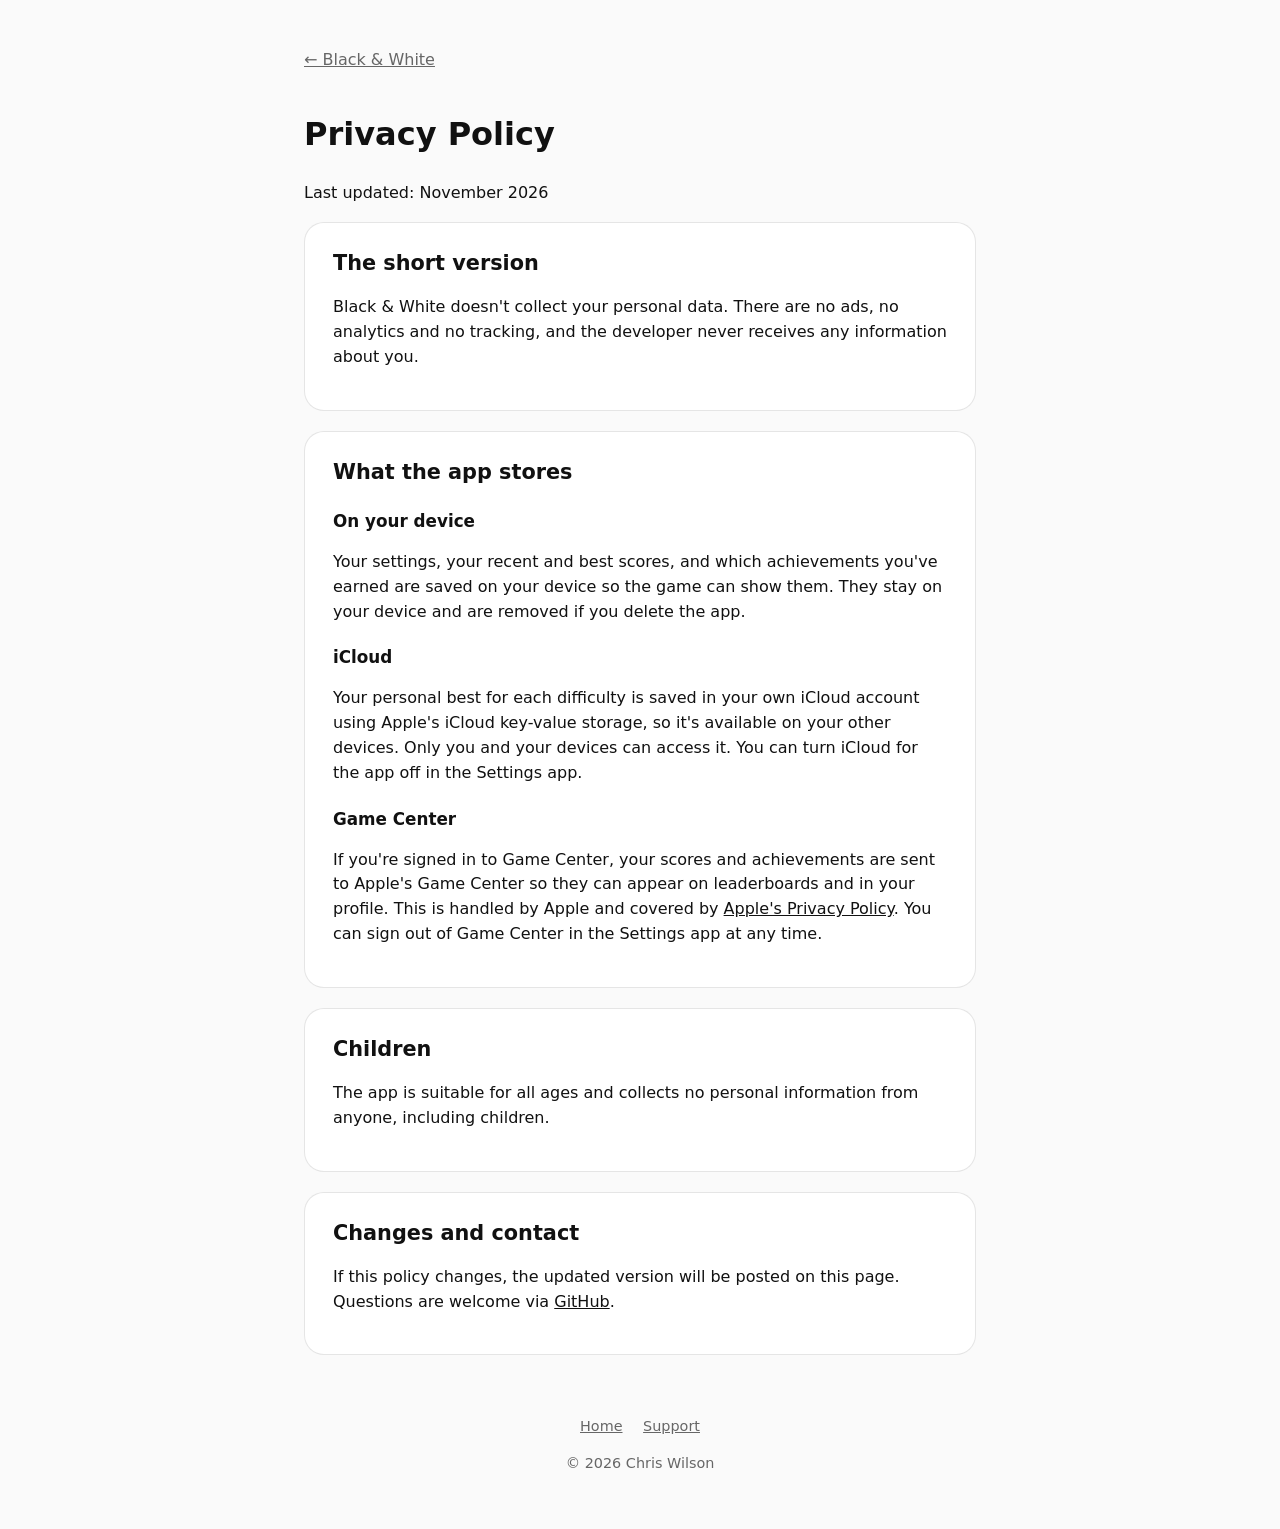
==== docs/privacy.html @ 29d10d7a "Icons, landing page" ====
<!doctype html>
<html lang="en">
<head>
  <meta charset="utf-8">
  <meta name="viewport" content="width=device-width, initial-scale=1">
  <title>Privacy Policy – Black &amp; White</title>
  <link rel="icon" href="icon.png">
  <link rel="stylesheet" href="style.css">
</head>
<body>
  <main>
    <a class="back" href="index.html">← Black &amp; White</a>
    <h1>Privacy Policy</h1>
    <p>Last updated: November 2026</p>

    <section>
      <h2>The short version</h2>
      <p>Black &amp; White doesn't collect your personal data. There are no ads, no analytics and no tracking, and the developer never receives any information about you.</p>
    </section>

    <section>
      <h2>What the app stores</h2>
      <h3>On your device</h3>
      <p>Your settings, your recent and best scores, and which achievements you've earned are saved on your device so the game can show them. They stay on your device and are removed if you delete the app.</p>

      <h3>iCloud</h3>
      <p>Your personal best for each difficulty is saved in your own iCloud account using Apple's iCloud key-value storage, so it's available on your other devices. Only you and your devices can access it. You can turn iCloud for the app off in the Settings app.</p>

      <h3>Game Center</h3>
      <p>If you're signed in to Game Center, your scores and achievements are sent to Apple's Game Center so they can appear on leaderboards and in your profile. This is handled by Apple and covered by <a href="https://www.apple.com/legal/privacy/">Apple's Privacy Policy</a>. You can sign out of Game Center in the Settings app at any time.</p>
    </section>

    <section>
      <h2>Children</h2>
      <p>The app is suitable for all ages and collects no personal information from anyone, including children.</p>
    </section>

    <section>
      <h2>Changes and contact</h2>
      <p>If this policy changes, the updated version will be posted on this page. Questions are welcome via <a href="https://github.com/chriswilson1982/black-and-white-ios/issues">GitHub</a>.</p>
    </section>
  </main>

  <footer>
    <a href="index.html">Home</a>
    <a href="support.html">Support</a>
    <p>© 2026 Chris Wilson</p>
  </footer>
</body>
</html>
---- docs/style.css ----
:root {
  --path: #00e600;
  --lock: #ff2600;
  --text: #111;
  --muted: #666;
  --bg: #fafafa;
  --card: #fff;
  --line: rgba(0, 0, 0, 0.1);
}

@media (prefers-color-scheme: dark) {
  :root {
    --text: #f2f2f2;
    --muted: #aaa;
    --bg: #111;
    --card: #1c1c1e;
    --line: rgba(255, 255, 255, 0.12);
  }
}

* { box-sizing: border-box; }

body {
  margin: 0;
  font-family: ui-rounded, "SF Pro Rounded", system-ui, -apple-system, "Segoe UI", sans-serif;
  color: var(--text);
  background: var(--bg);
  line-height: 1.55;
}

main {
  max-width: 720px;
  margin: 0 auto;
  padding: 48px 24px 32px;
}

a { color: inherit; }

/* Title: "black&white" with a bold ampersand, as in the game. */
.title {
  font-size: clamp(2.6rem, 9vw, 4rem);
  font-weight: 300;
  letter-spacing: -0.01em;
  margin: 16px 0 4px;
  text-align: center;
}
.title b { font-weight: 800; }

.tagline {
  text-align: center;
  font-size: 1.25rem;
  color: var(--muted);
  margin: 0 0 32px;
}

.icon {
  display: block;
  width: 160px;
  height: 160px;
  margin: 0 auto;
}

.cta {
  display: flex;
  justify-content: center;
  margin: 0 0 48px;
}

.button {
  display: inline-block;
  padding: 14px 28px;
  border-radius: 999px;
  background: #000;
  color: #fff;
  font-weight: 700;
  text-decoration: none;
  border: 2px solid #fff;
  box-shadow: 0 0 0 5px var(--path);
}

section {
  background: var(--card);
  border: 1px solid var(--line);
  border-radius: 20px;
  padding: 24px 28px;
  margin: 0 0 20px;
}

h2 { margin: 0 0 8px; font-size: 1.3rem; }
h3 { margin: 20px 0 4px; font-size: 1.05rem; }

ul { padding-left: 1.2em; margin: 8px 0 0; }
li { margin: 4px 0; }

.swatch {
  display: inline-block;
  width: 0.8em;
  height: 0.8em;
  border-radius: 0.2em;
  vertical-align: -0.05em;
  margin-right: 0.3em;
}

footer {
  text-align: center;
  color: var(--muted);
  font-size: 0.9rem;
  padding: 8px 24px 40px;
}
footer a { margin: 0 8px; }

.back { display: inline-block; margin-bottom: 16px; color: var(--muted); }
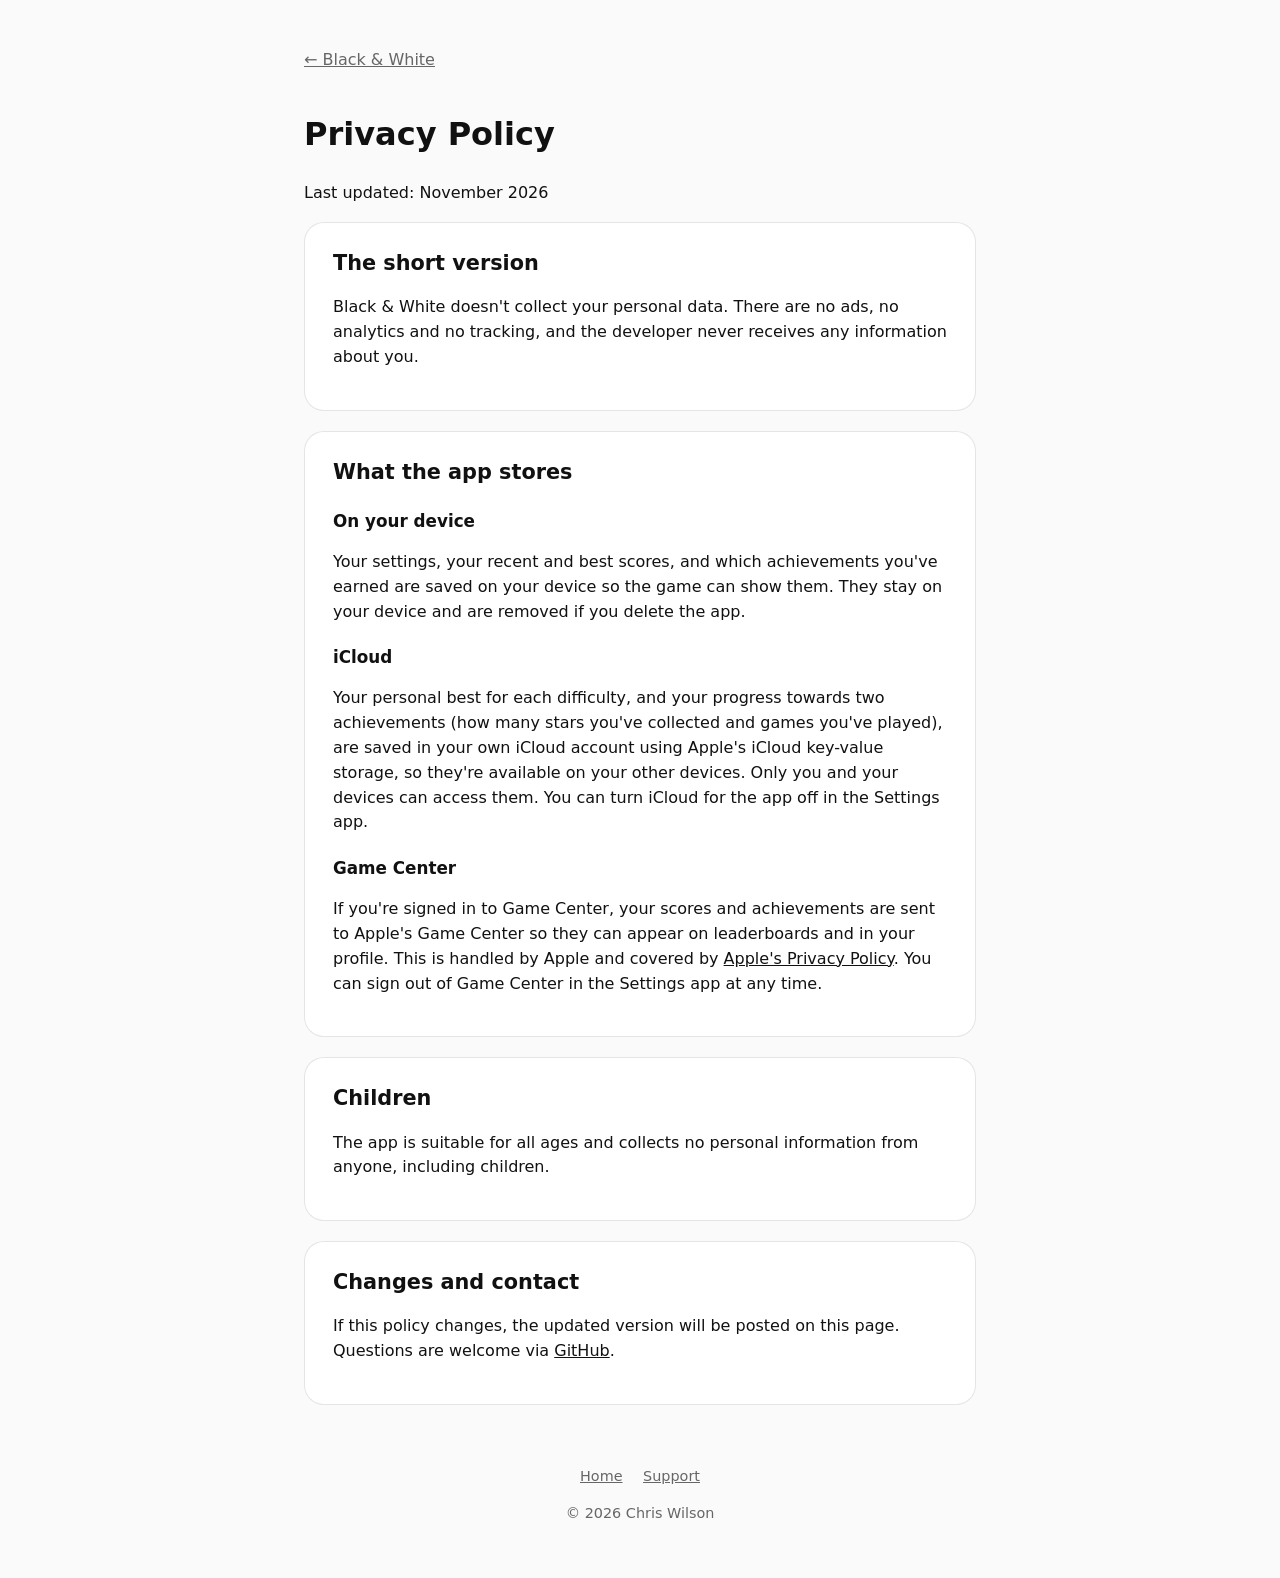
==== commit b09c3c4b: "Add background music, settings changes and new achievements - Background music ("On Synthwave" by Ja" ====
--- a/docs/privacy.html
+++ b/docs/privacy.html
@@ -24,7 +24,7 @@
       <p>Your settings, your recent and best scores, and which achievements you've earned are saved on your device so the game can show them. They stay on your device and are removed if you delete the app.</p>
 
       <h3>iCloud</h3>
-      <p>Your personal best for each difficulty is saved in your own iCloud account using Apple's iCloud key-value storage, so it's available on your other devices. Only you and your devices can access it. You can turn iCloud for the app off in the Settings app.</p>
+      <p>Your personal best for each difficulty, and your progress towards two achievements (how many stars you've collected and games you've played), are saved in your own iCloud account using Apple's iCloud key-value storage, so they're available on your other devices. Only you and your devices can access them. You can turn iCloud for the app off in the Settings app.</p>
 
       <h3>Game Center</h3>
       <p>If you're signed in to Game Center, your scores and achievements are sent to Apple's Game Center so they can appear on leaderboards and in your profile. This is handled by Apple and covered by <a href="https://www.apple.com/legal/privacy/">Apple's Privacy Policy</a>. You can sign out of Game Center in the Settings app at any time.</p>
--- a/docs/style.css
+++ b/docs/style.css
@@ -66,16 +66,11 @@
   margin: 0 0 48px;
 }
 
-.button {
-  display: inline-block;
-  padding: 14px 28px;
-  border-radius: 999px;
-  background: #000;
-  color: #fff;
-  font-weight: 700;
-  text-decoration: none;
-  border: 2px solid #fff;
-  box-shadow: 0 0 0 5px var(--path);
+/* Apple's badge, at a size that suits the page (Apple asks for at least 40 px tall on screen). */
+.badge img {
+  display: block;
+  height: 60px;
+  width: auto;
 }
 
 section {
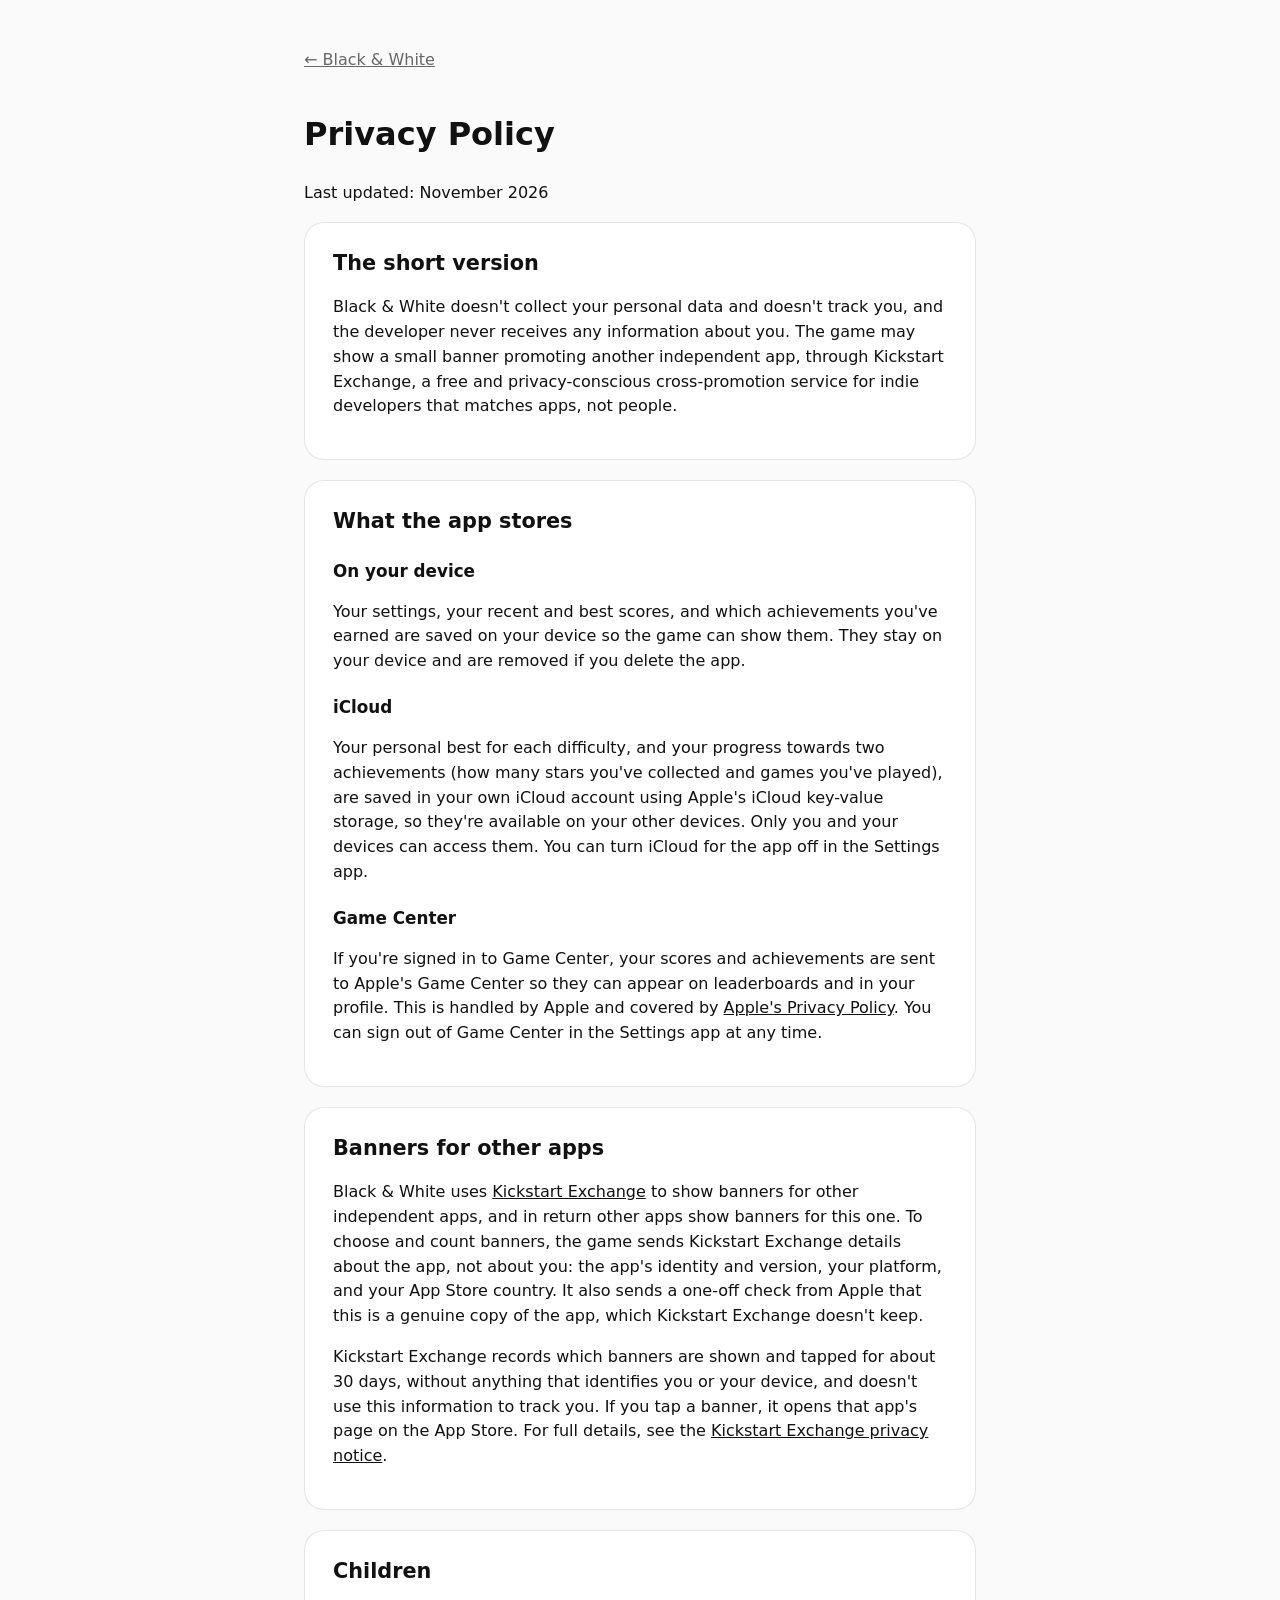
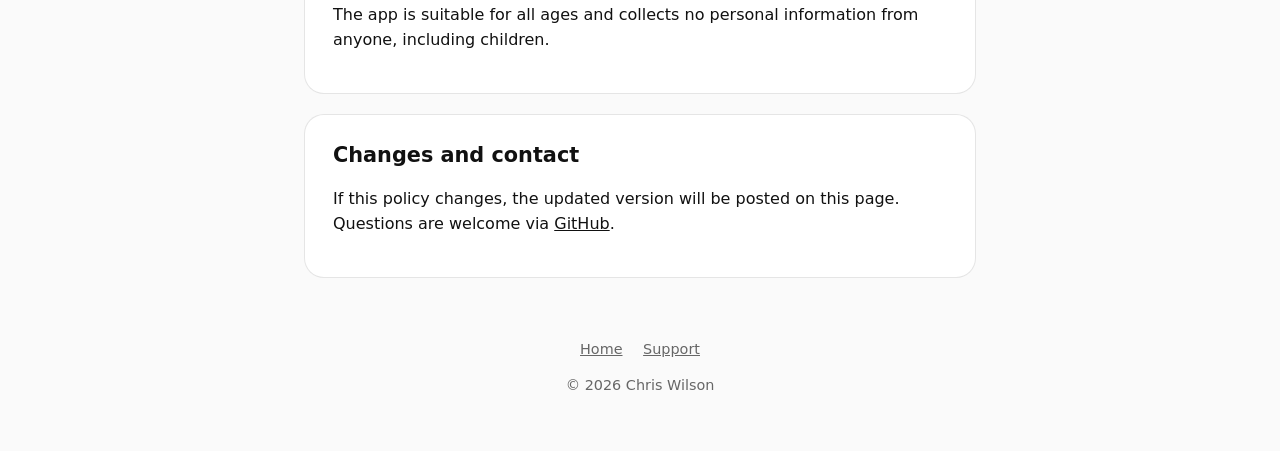
==== commit f59a0c9a: "Kickstart Exchange" ====
--- a/docs/privacy.html
+++ b/docs/privacy.html
@@ -15,7 +15,7 @@
 
     <section>
       <h2>The short version</h2>
-      <p>Black &amp; White doesn't collect your personal data. There are no ads, no analytics and no tracking, and the developer never receives any information about you.</p>
+      <p>Black &amp; White doesn't collect your personal data and doesn't track you, and the developer never receives any information about you. The game may show a small banner promoting another independent app, through Kickstart Exchange, a free and privacy-conscious cross-promotion service for indie developers that matches apps, not people.</p>
     </section>
 
     <section>
@@ -28,6 +28,12 @@
 
       <h3>Game Center</h3>
       <p>If you're signed in to Game Center, your scores and achievements are sent to Apple's Game Center so they can appear on leaderboards and in your profile. This is handled by Apple and covered by <a href="https://www.apple.com/legal/privacy/">Apple's Privacy Policy</a>. You can sign out of Game Center in the Settings app at any time.</p>
+    </section>
+
+    <section>
+      <h2>Banners for other apps</h2>
+      <p>Black &amp; White uses <a href="https://exchange.kickstart.tools">Kickstart Exchange</a> to show banners for other independent apps, and in return other apps show banners for this one. To choose and count banners, the game sends Kickstart Exchange details about the app, not about you: the app's identity and version, your platform, and your App Store country. It also sends a one-off check from Apple that this is a genuine copy of the app, which Kickstart Exchange doesn't keep.</p>
+      <p>Kickstart Exchange records which banners are shown and tapped for about 30 days, without anything that identifies you or your device, and doesn't use this information to track you. If you tap a banner, it opens that app's page on the App Store. For full details, see the <a href="https://exchange.kickstart.tools/privacy">Kickstart Exchange privacy notice</a>.</p>
     </section>
 
     <section>
